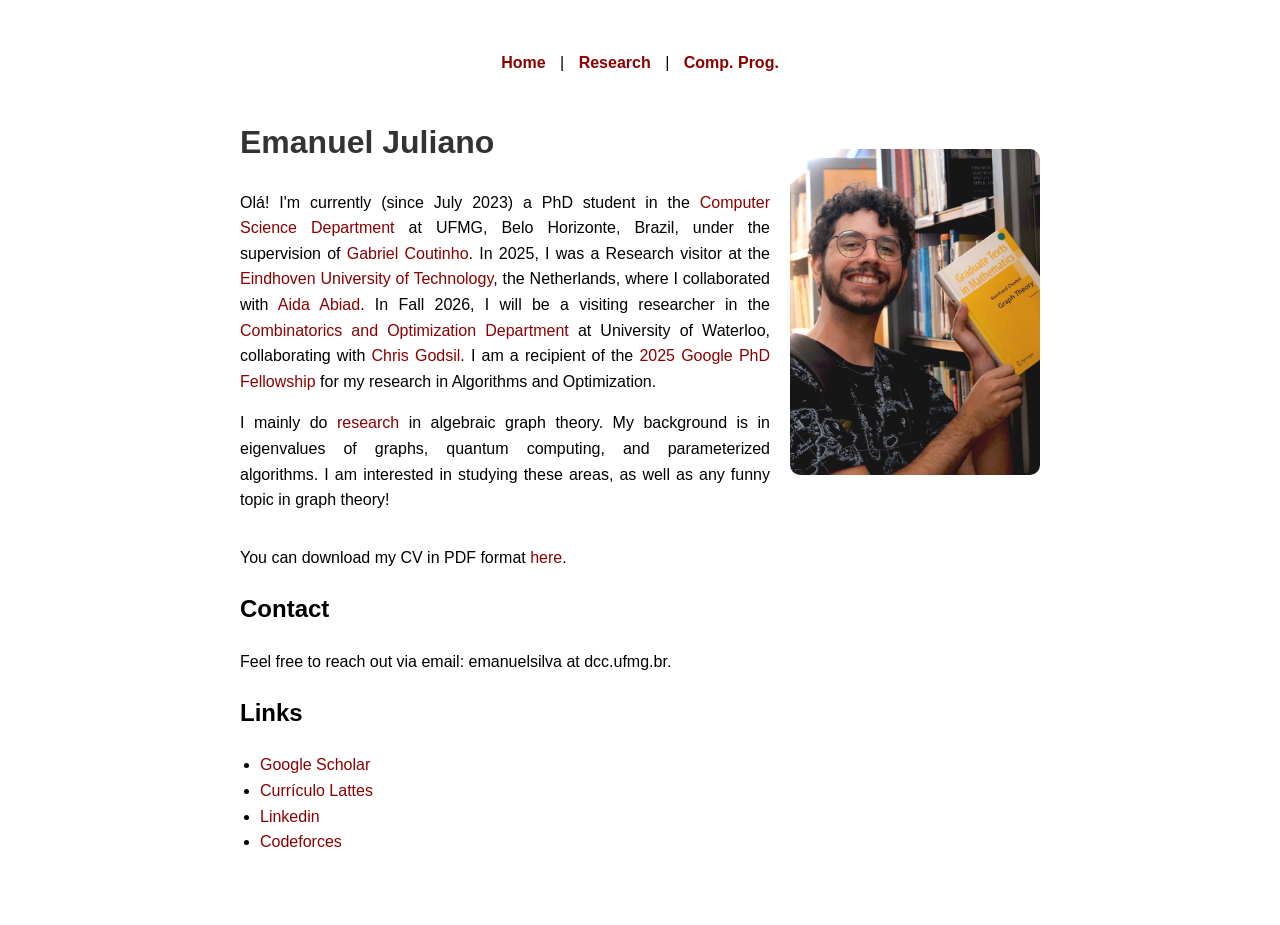
==== index.html @ 70d1399a "Improve search metadata and crawl discovery" ====
<!DOCTYPE html>
<html lang="en">
<head>
    <meta charset="UTF-8">
    <meta name="viewport" content="width=device-width, initial-scale=1.0">
    <title>Emanuel Juliano | Algebraic Graph Theory</title>
    <meta name="description" content="Emanuel Juliano is a PhD student at UFMG researching algebraic graph theory, graph spectra, quantum computing, and parameterized algorithms.">
    <link rel="canonical" href="https://emanueljuliano.github.io/">
    <script type="application/ld+json">
    {
        "@context": "https://schema.org",
        "@graph": [
            {
                "@type": "WebSite",
                "@id": "https://emanueljuliano.github.io/#website",
                "url": "https://emanueljuliano.github.io/",
                "name": "Emanuel Juliano"
            },
            {
                "@type": "ProfilePage",
                "@id": "https://emanueljuliano.github.io/#profile",
                "url": "https://emanueljuliano.github.io/",
                "name": "Emanuel Juliano",
                "isPartOf": { "@id": "https://emanueljuliano.github.io/#website" },
                "mainEntity": {
                    "@type": "Person",
                    "@id": "https://emanueljuliano.github.io/#person",
                    "name": "Emanuel Juliano",
                    "url": "https://emanueljuliano.github.io/",
                    "image": "https://emanueljuliano.github.io/imgs/photo.jpg",
                    "description": "PhD student at UFMG researching algebraic graph theory.",
                    "affiliation": {
                        "@type": "CollegeOrUniversity",
                        "name": "Universidade Federal de Minas Gerais",
                        "url": "https://www.ufmg.br/"
                    },
                    "sameAs": [
                        "https://scholar.google.com/citations?user=T8fT4HsAAAAJ",
                        "http://lattes.cnpq.br/8407034880080239",
                        "https://www.linkedin.com/in/emanuel-juliano-66244117a/",
                        "https://codeforces.com/profile/emaneru"
                    ]
                }
            }
        ]
    }
    </script>
    <style>
        body { 
            font-family: Arial, sans-serif; 
            margin: 40px auto; 
            max-width: 800px; 
            line-height: 1.6; 
            padding: 10px;
            text-align: justify;
        }
        h1 { color: #333; }
        a { color: #8B0000; text-decoration: none; }
        nav { 
            text-align: center; 
            margin-bottom: 20px; 
        }
        nav a { 
            margin: 0 10px; 
            text-decoration: none; 
            font-weight: bold; 
            color: #8B0000; 
        }
        .container { 
            display: flex; 
            align-items: center; 
            justify-content: space-between; 
            flex-wrap: wrap;
        }
        .text { 
            flex: 1; 
            min-width: 250px;
        }
        .photo { 
            flex-shrink: 0; 
            margin-left: 20px; 
        }
        .photo img { 
            width: 100%; 
            max-width: 250px; 
            border-radius: 10px; 
            display: block;
        }
        .section { margin-bottom: 20px; }
        ul { padding-left: 20px; }
        @media (max-width: 600px) {
            body {
                margin: 20px auto;
                padding: 10px;
            }
            .container {
                flex-direction: column;
                align-items: center;
                text-align: center;
            }
            .photo {
                margin: 20px 0 0 0;
            }
            .photo img {
                max-width: 200px;
            }
            nav a {
                display: block;
                margin: 5px 0;
            }
        }
    </style>
</head>
<body>

    <nav>
        <a href="./">Home</a> |
        <a href="research.html">Research</a> |
        <a href="CompProg.html">Comp. Prog.</a>
    </nav>

    <div class="container">
        <div class="text">
            <h1>Emanuel Juliano</h1>
            <p>Olá! I'm currently (since July 2023) a PhD student in the <a href="https://www.dcc.ufmg.br/">Computer Science Department</a> at UFMG, Belo Horizonte, Brazil, 
                under the supervision of <a href="https://homepages.dcc.ufmg.br/~gabriel/">Gabriel Coutinho</a>. 
                In 2025, I was a Research visitor at the <a href="https://www.tue.nl/en/">Eindhoven University of Technology</a>, 
                the Netherlands, where I collaborated with <a href="https://aidaabiad.win.tue.nl/index.html">Aida Abiad</a>. 
                In Fall 2026, I will be a visiting researcher in the <a href="https://uwaterloo.ca/combinatorics-and-optimization/">Combinatorics and Optimization Department</a> at University of Waterloo, 
                collaborating with <a href="https://www.math.uwaterloo.ca/~cgodsil/">Chris Godsil</a>.
                I am a recipient of the <a href="https://blog.google/company-news/outreach-and-initiatives/google-org/phd-fellowship-program-2025/">2025 Google PhD Fellowship</a> for my research in Algorithms and Optimization.</p>
            <p>I mainly do <a href="research.html">research</a> in algebraic graph theory. My background is in eigenvalues of graphs, quantum computing, and parameterized algorithms. 
                I am interested in studying these areas, as well as any funny topic in graph theory!
            </p>
            <!-- <p>
                Before starting my PhD, I was passionate about <a href="CompProg.html">Competitive Programming</a>.
                I really enjoy discussing problems and meeting new people, which makes this PhD journey especially rewarding.
            </p> -->
        </div>
        <div class="photo">
            <img src="imgs/photo.jpg" alt="Emanuel Juliano">
        </div>
    </div>

    <p>You can download my CV in PDF format <a href="CV.pdf">here</a>.</p>

    <div class="section">
        <h2>Contact</h2>
        <p>Feel free to reach out via email: emanuelsilva at dcc.ufmg.br.</p>
    </div>
    <div class="section">
        <h2>Links</h2>
        <ul>
            <li><a href="https://scholar.google.com/citations?user=T8fT4HsAAAAJ&hl=pt-BR">Google Scholar</a></li>
            <li><a href="http://lattes.cnpq.br/8407034880080239">Currículo Lattes</a></li>
            <li><a href="https://www.linkedin.com/in/emanuel-juliano-66244117a/">Linkedin</a></li>
            <li><a href="https://codeforces.com/profile/emaneru">Codeforces</a></li>
        </ul>
    </div>
</body>
</html>
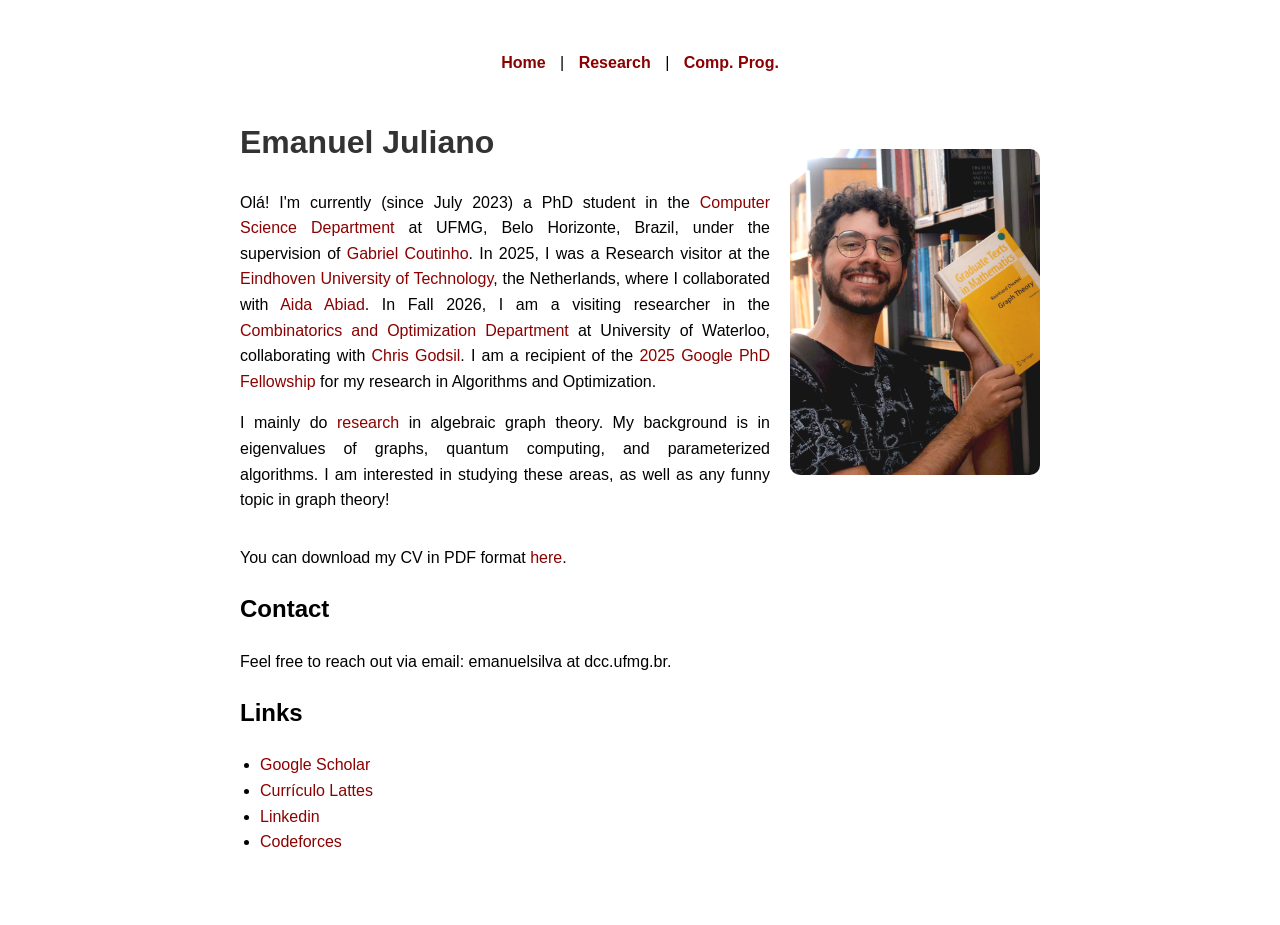
==== commit 1bf7b56c: "Update Waterloo visiting researcher status to present tense" ====
--- a/index.html
+++ b/index.html
@@ -126,7 +126,7 @@
                 under the supervision of <a href="https://homepages.dcc.ufmg.br/~gabriel/">Gabriel Coutinho</a>. 
                 In 2025, I was a Research visitor at the <a href="https://www.tue.nl/en/">Eindhoven University of Technology</a>, 
                 the Netherlands, where I collaborated with <a href="https://aidaabiad.win.tue.nl/index.html">Aida Abiad</a>. 
-                In Fall 2026, I will be a visiting researcher in the <a href="https://uwaterloo.ca/combinatorics-and-optimization/">Combinatorics and Optimization Department</a> at University of Waterloo, 
+                In Fall 2026, I am a visiting researcher in the <a href="https://uwaterloo.ca/combinatorics-and-optimization/">Combinatorics and Optimization Department</a> at University of Waterloo,
                 collaborating with <a href="https://www.math.uwaterloo.ca/~cgodsil/">Chris Godsil</a>.
                 I am a recipient of the <a href="https://blog.google/company-news/outreach-and-initiatives/google-org/phd-fellowship-program-2025/">2025 Google PhD Fellowship</a> for my research in Algorithms and Optimization.</p>
             <p>I mainly do <a href="research.html">research</a> in algebraic graph theory. My background is in eigenvalues of graphs, quantum computing, and parameterized algorithms. 
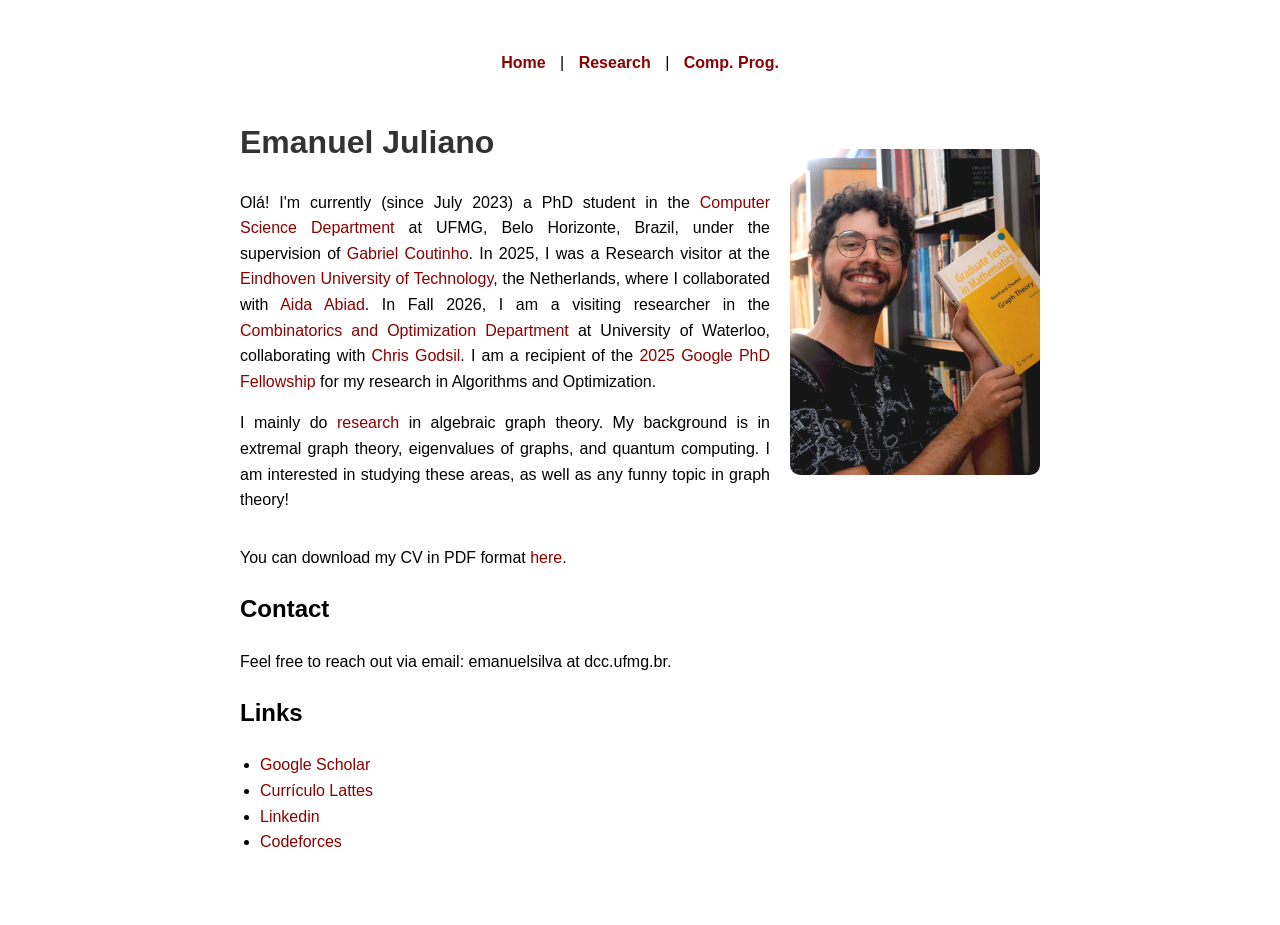
==== commit dca85434: "Update research background interests" ====
--- a/index.html
+++ b/index.html
@@ -4,7 +4,7 @@
     <meta charset="UTF-8">
     <meta name="viewport" content="width=device-width, initial-scale=1.0">
     <title>Emanuel Juliano | Algebraic Graph Theory</title>
-    <meta name="description" content="Emanuel Juliano is a PhD student at UFMG researching algebraic graph theory, graph spectra, quantum computing, and parameterized algorithms.">
+    <meta name="description" content="Emanuel Juliano is a PhD student at UFMG researching algebraic graph theory, with a background in extremal graph theory, eigenvalues of graphs, and quantum computing.">
     <link rel="canonical" href="https://emanueljuliano.github.io/">
     <script type="application/ld+json">
     {
@@ -129,7 +129,7 @@
                 In Fall 2026, I am a visiting researcher in the <a href="https://uwaterloo.ca/combinatorics-and-optimization/">Combinatorics and Optimization Department</a> at University of Waterloo,
                 collaborating with <a href="https://www.math.uwaterloo.ca/~cgodsil/">Chris Godsil</a>.
                 I am a recipient of the <a href="https://blog.google/company-news/outreach-and-initiatives/google-org/phd-fellowship-program-2025/">2025 Google PhD Fellowship</a> for my research in Algorithms and Optimization.</p>
-            <p>I mainly do <a href="research.html">research</a> in algebraic graph theory. My background is in eigenvalues of graphs, quantum computing, and parameterized algorithms. 
+            <p>I mainly do <a href="research.html">research</a> in algebraic graph theory. My background is in extremal graph theory, eigenvalues of graphs, and quantum computing.
                 I am interested in studying these areas, as well as any funny topic in graph theory!
             </p>
             <!-- <p>
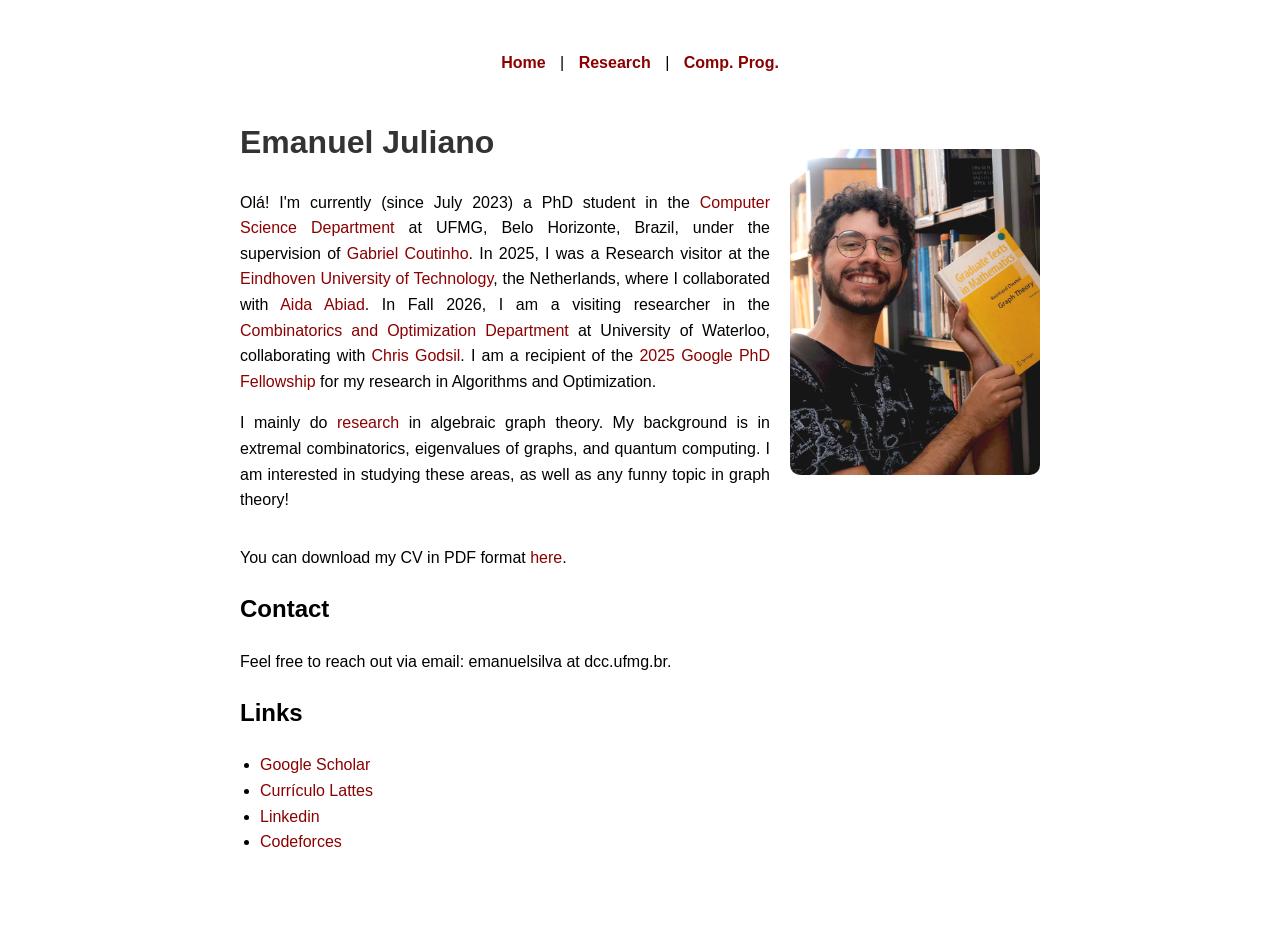
==== commit af804d06: "Use extremal combinatorics in research background" ====
--- a/index.html
+++ b/index.html
@@ -4,7 +4,7 @@
     <meta charset="UTF-8">
     <meta name="viewport" content="width=device-width, initial-scale=1.0">
     <title>Emanuel Juliano | Algebraic Graph Theory</title>
-    <meta name="description" content="Emanuel Juliano is a PhD student at UFMG researching algebraic graph theory, with a background in extremal graph theory, eigenvalues of graphs, and quantum computing.">
+    <meta name="description" content="Emanuel Juliano is a PhD student at UFMG researching algebraic graph theory, with a background in extremal combinatorics, eigenvalues of graphs, and quantum computing.">
     <link rel="canonical" href="https://emanueljuliano.github.io/">
     <script type="application/ld+json">
     {
@@ -129,7 +129,7 @@
                 In Fall 2026, I am a visiting researcher in the <a href="https://uwaterloo.ca/combinatorics-and-optimization/">Combinatorics and Optimization Department</a> at University of Waterloo,
                 collaborating with <a href="https://www.math.uwaterloo.ca/~cgodsil/">Chris Godsil</a>.
                 I am a recipient of the <a href="https://blog.google/company-news/outreach-and-initiatives/google-org/phd-fellowship-program-2025/">2025 Google PhD Fellowship</a> for my research in Algorithms and Optimization.</p>
-            <p>I mainly do <a href="research.html">research</a> in algebraic graph theory. My background is in extremal graph theory, eigenvalues of graphs, and quantum computing.
+            <p>I mainly do <a href="research.html">research</a> in algebraic graph theory. My background is in extremal combinatorics, eigenvalues of graphs, and quantum computing.
                 I am interested in studying these areas, as well as any funny topic in graph theory!
             </p>
             <!-- <p>
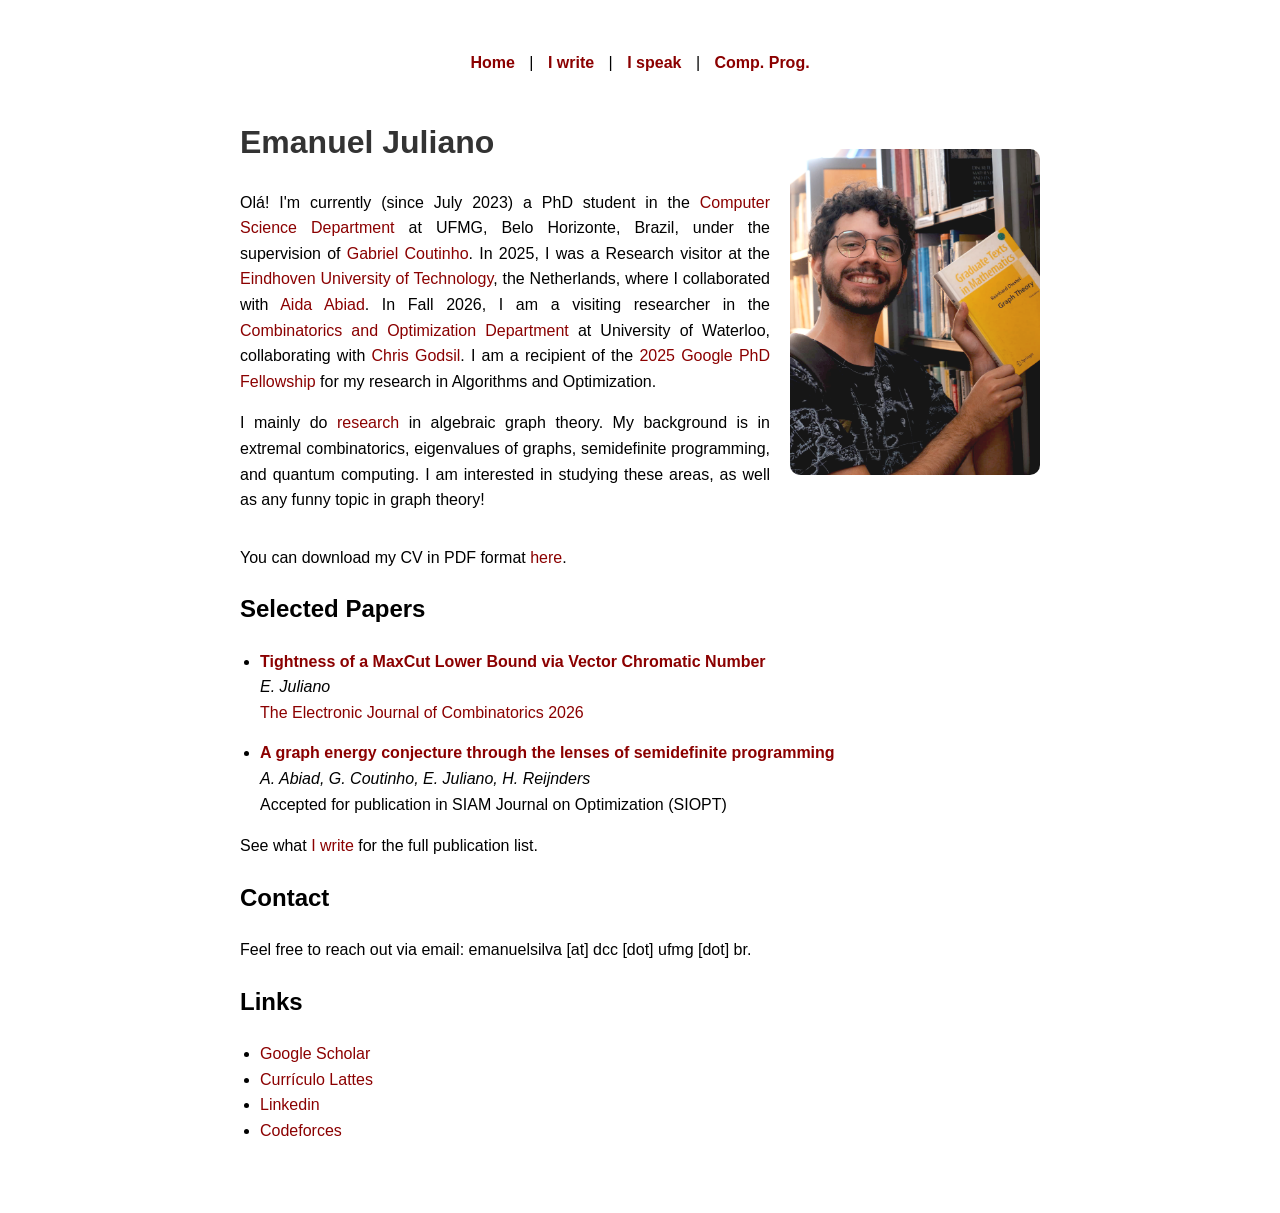
==== commit 905923c7: "Update research pages, selected papers, and talks" ====
--- a/index.html
+++ b/index.html
@@ -4,7 +4,7 @@
     <meta charset="UTF-8">
     <meta name="viewport" content="width=device-width, initial-scale=1.0">
     <title>Emanuel Juliano | Algebraic Graph Theory</title>
-    <meta name="description" content="Emanuel Juliano is a PhD student at UFMG researching algebraic graph theory, with a background in extremal combinatorics, eigenvalues of graphs, and quantum computing.">
+    <meta name="description" content="Emanuel Juliano is a PhD student at UFMG researching algebraic graph theory, with a background in extremal combinatorics, eigenvalues of graphs, semidefinite programming, and quantum computing.">
     <link rel="canonical" href="https://emanueljuliano.github.io/">
     <script type="application/ld+json">
     {
@@ -87,6 +87,9 @@
             display: block;
         }
         .section { margin-bottom: 20px; }
+        .paper { margin-bottom: 15px; }
+        .paper-title { font-weight: bold; }
+        .paper-authors { font-style: italic; }
         ul { padding-left: 20px; }
         @media (max-width: 600px) {
             body {
@@ -115,7 +118,8 @@
 
     <nav>
         <a href="./">Home</a> |
-        <a href="research.html">Research</a> |
+        <a href="research.html">I write</a> |
+        <a href="talks.html">I speak</a> |
         <a href="CompProg.html">Comp. Prog.</a>
     </nav>
 
@@ -129,7 +133,7 @@
                 In Fall 2026, I am a visiting researcher in the <a href="https://uwaterloo.ca/combinatorics-and-optimization/">Combinatorics and Optimization Department</a> at University of Waterloo,
                 collaborating with <a href="https://www.math.uwaterloo.ca/~cgodsil/">Chris Godsil</a>.
                 I am a recipient of the <a href="https://blog.google/company-news/outreach-and-initiatives/google-org/phd-fellowship-program-2025/">2025 Google PhD Fellowship</a> for my research in Algorithms and Optimization.</p>
-            <p>I mainly do <a href="research.html">research</a> in algebraic graph theory. My background is in extremal combinatorics, eigenvalues of graphs, and quantum computing.
+            <p>I mainly do <a href="research.html">research</a> in algebraic graph theory. My background is in extremal combinatorics, eigenvalues of graphs, semidefinite programming, and quantum computing.
                 I am interested in studying these areas, as well as any funny topic in graph theory!
             </p>
             <!-- <p>
@@ -144,9 +148,26 @@
 
     <p>You can download my CV in PDF format <a href="CV.pdf">here</a>.</p>
 
+    <section class="section" id="selected-papers">
+        <h2>Selected Papers</h2>
+        <ul>
+            <li class="paper">
+                <div class="paper-title"><a href="https://arxiv.org/abs/2605.29176">Tightness of a MaxCut Lower Bound via Vector Chromatic Number</a></div>
+                <div class="paper-authors">E. Juliano</div>
+                <div><a href="https://www.combinatorics.org/ojs/index.php/eljc/article/view/v33i3p69">The Electronic Journal of Combinatorics 2026</a></div>
+            </li>
+            <li class="paper">
+                <div class="paper-title"><a href="https://arxiv.org/abs/2509.05814">A graph energy conjecture through the lenses of semidefinite programming</a></div>
+                <div class="paper-authors">A. Abiad, G. Coutinho, E. Juliano, H. Reijnders</div>
+                <div>Accepted for publication in SIAM Journal on Optimization (SIOPT)</div>
+            </li>
+        </ul>
+        <p>See what <a href="research.html">I write</a> for the full publication list.</p>
+    </section>
+
     <div class="section">
         <h2>Contact</h2>
-        <p>Feel free to reach out via email: emanuelsilva at dcc.ufmg.br.</p>
+        <p>Feel free to reach out via email: emanuelsilva [at] dcc [dot] ufmg [dot] br.</p>
     </div>
     <div class="section">
         <h2>Links</h2>
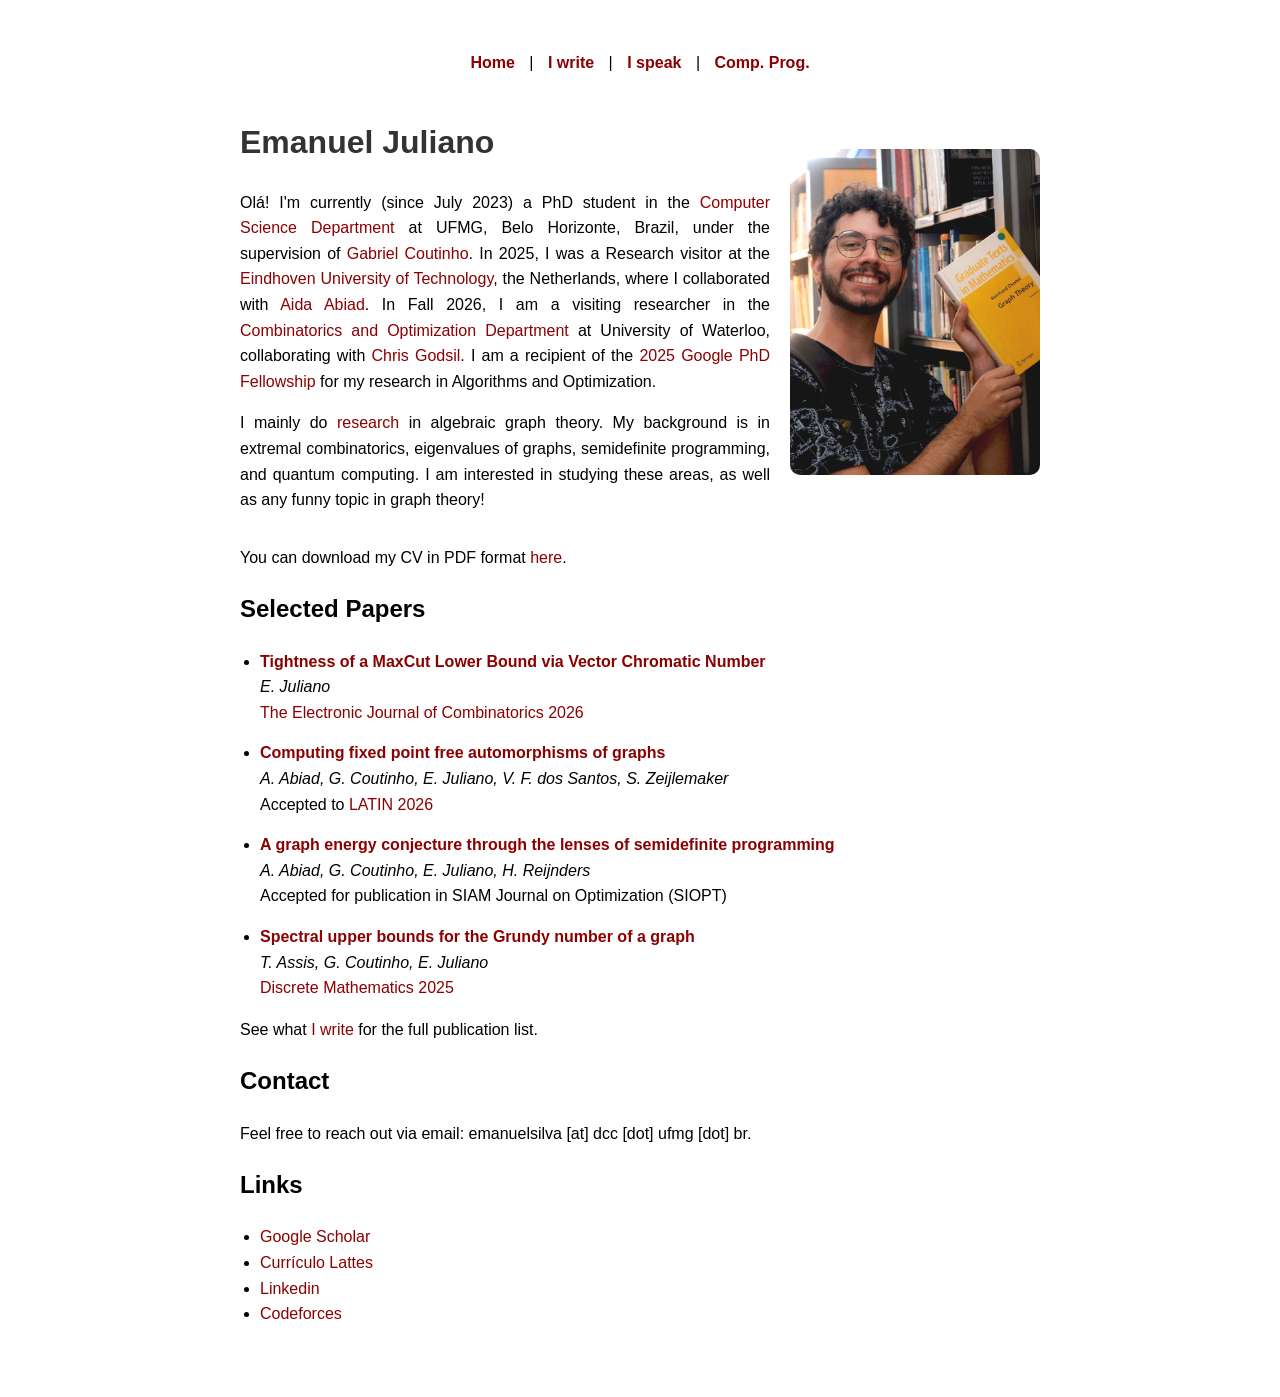
==== commit acd613b7: "Expand selected papers and correct journal publication years" ====
--- a/index.html
+++ b/index.html
@@ -6,6 +6,7 @@
     <title>Emanuel Juliano | Algebraic Graph Theory</title>
     <meta name="description" content="Emanuel Juliano is a PhD student at UFMG researching algebraic graph theory, with a background in extremal combinatorics, eigenvalues of graphs, semidefinite programming, and quantum computing.">
     <link rel="canonical" href="https://emanueljuliano.github.io/">
+    <link rel="stylesheet" href="style.css">
     <script type="application/ld+json">
     {
         "@context": "https://schema.org",
@@ -45,76 +46,8 @@
         ]
     }
     </script>
-    <style>
-        body { 
-            font-family: Arial, sans-serif; 
-            margin: 40px auto; 
-            max-width: 800px; 
-            line-height: 1.6; 
-            padding: 10px;
-            text-align: justify;
-        }
-        h1 { color: #333; }
-        a { color: #8B0000; text-decoration: none; }
-        nav { 
-            text-align: center; 
-            margin-bottom: 20px; 
-        }
-        nav a { 
-            margin: 0 10px; 
-            text-decoration: none; 
-            font-weight: bold; 
-            color: #8B0000; 
-        }
-        .container { 
-            display: flex; 
-            align-items: center; 
-            justify-content: space-between; 
-            flex-wrap: wrap;
-        }
-        .text { 
-            flex: 1; 
-            min-width: 250px;
-        }
-        .photo { 
-            flex-shrink: 0; 
-            margin-left: 20px; 
-        }
-        .photo img { 
-            width: 100%; 
-            max-width: 250px; 
-            border-radius: 10px; 
-            display: block;
-        }
-        .section { margin-bottom: 20px; }
-        .paper { margin-bottom: 15px; }
-        .paper-title { font-weight: bold; }
-        .paper-authors { font-style: italic; }
-        ul { padding-left: 20px; }
-        @media (max-width: 600px) {
-            body {
-                margin: 20px auto;
-                padding: 10px;
-            }
-            .container {
-                flex-direction: column;
-                align-items: center;
-                text-align: center;
-            }
-            .photo {
-                margin: 20px 0 0 0;
-            }
-            .photo img {
-                max-width: 200px;
-            }
-            nav a {
-                display: block;
-                margin: 5px 0;
-            }
-        }
-    </style>
 </head>
-<body>
+<body class="home-page">
 
     <nav>
         <a href="./">Home</a> |
@@ -136,10 +69,6 @@
             <p>I mainly do <a href="research.html">research</a> in algebraic graph theory. My background is in extremal combinatorics, eigenvalues of graphs, semidefinite programming, and quantum computing.
                 I am interested in studying these areas, as well as any funny topic in graph theory!
             </p>
-            <!-- <p>
-                Before starting my PhD, I was passionate about <a href="CompProg.html">Competitive Programming</a>.
-                I really enjoy discussing problems and meeting new people, which makes this PhD journey especially rewarding.
-            </p> -->
         </div>
         <div class="photo">
             <img src="imgs/photo.jpg" alt="Emanuel Juliano">
@@ -157,9 +86,19 @@
                 <div><a href="https://www.combinatorics.org/ojs/index.php/eljc/article/view/v33i3p69">The Electronic Journal of Combinatorics 2026</a></div>
             </li>
             <li class="paper">
+                <div class="paper-title"><a href="https://arxiv.org/abs/2603.26006">Computing fixed point free automorphisms of graphs</a></div>
+                <div class="paper-authors">A. Abiad, G. Coutinho, E. Juliano, V. F. dos Santos, S. Zeijlemaker</div>
+                <div>Accepted to <a href="https://latin2026.ufsc.br">LATIN 2026</a></div>
+            </li>
+            <li class="paper">
                 <div class="paper-title"><a href="https://arxiv.org/abs/2509.05814">A graph energy conjecture through the lenses of semidefinite programming</a></div>
                 <div class="paper-authors">A. Abiad, G. Coutinho, E. Juliano, H. Reijnders</div>
                 <div>Accepted for publication in SIAM Journal on Optimization (SIOPT)</div>
+            </li>
+            <li class="paper">
+                <div class="paper-title"><a href="https://arxiv.org/abs/2401.03042">Spectral upper bounds for the Grundy number of a graph</a></div>
+                <div class="paper-authors">T. Assis, G. Coutinho, E. Juliano</div>
+                <div><a href="https://www.sciencedirect.com/science/article/abs/pii/S0012365X24004576">Discrete Mathematics 2025</a></div>
             </li>
         </ul>
         <p>See what <a href="research.html">I write</a> for the full publication list.</p>
--- a/style.css
+++ b/style.css
@@ -0,0 +1,160 @@
+body {
+    font-family: Arial, sans-serif;
+    margin: 40px auto;
+    max-width: 800px;
+    line-height: 1.6;
+    padding: 10px;
+}
+
+h1,
+.listing-page h2 {
+    color: #333;
+}
+
+a {
+    color: #8B0000;
+    text-decoration: none;
+}
+
+nav {
+    text-align: center;
+    margin-bottom: 20px;
+}
+
+nav a {
+    margin: 0 10px;
+    font-weight: bold;
+}
+
+.listing-page nav a {
+    display: inline-block;
+    padding: 5px 0;
+}
+
+.home-page,
+.programming-page p {
+    text-align: justify;
+}
+
+.container {
+    display: flex;
+    align-items: center;
+    justify-content: space-between;
+    flex-wrap: wrap;
+}
+
+.text {
+    flex: 1;
+    min-width: 250px;
+}
+
+.photo {
+    flex-shrink: 0;
+    margin-left: 20px;
+}
+
+.photo img {
+    width: 100%;
+    max-width: 250px;
+    border-radius: 10px;
+    display: block;
+}
+
+.section {
+    margin-bottom: 20px;
+}
+
+.listing-page .section {
+    margin-bottom: 15px;
+}
+
+.paper,
+.conference,
+.talk {
+    margin-bottom: 5px;
+}
+
+.home-page .paper {
+    margin-bottom: 15px;
+}
+
+.paper-title,
+.conference-title {
+    font-weight: bold;
+}
+
+.paper-authors {
+    font-style: italic;
+}
+
+.home-page ul,
+.programming-page ul {
+    padding-left: 20px;
+}
+
+.gallery {
+    display: flex;
+    justify-content: center;
+    align-items: center;
+    gap: 20px;
+    flex-wrap: wrap;
+}
+
+.video {
+    flex: 1;
+    max-width: 300px;
+}
+
+.video video {
+    width: 100%;
+    border-radius: 10px;
+}
+
+.video figcaption {
+    text-align: center;
+    margin-top: 5px;
+}
+
+.image-grid {
+    display: grid;
+    grid-template-columns: repeat(2, 1fr);
+    gap: 10px;
+    flex: 2;
+}
+
+.image-grid figure {
+    text-align: center;
+    width: 100%;
+}
+
+.image-grid img {
+    width: 100%;
+    height: auto;
+    border-radius: 10px;
+}
+
+@media (max-width: 600px) {
+    body {
+        margin: 20px auto;
+    }
+
+    .container {
+        flex-direction: column;
+        align-items: center;
+        text-align: center;
+    }
+
+    .photo {
+        margin: 20px 0 0;
+    }
+
+    .photo img {
+        max-width: 200px;
+    }
+
+    nav a,
+    .listing-page nav a {
+        display: block;
+        margin: 5px 0;
+    }
+}
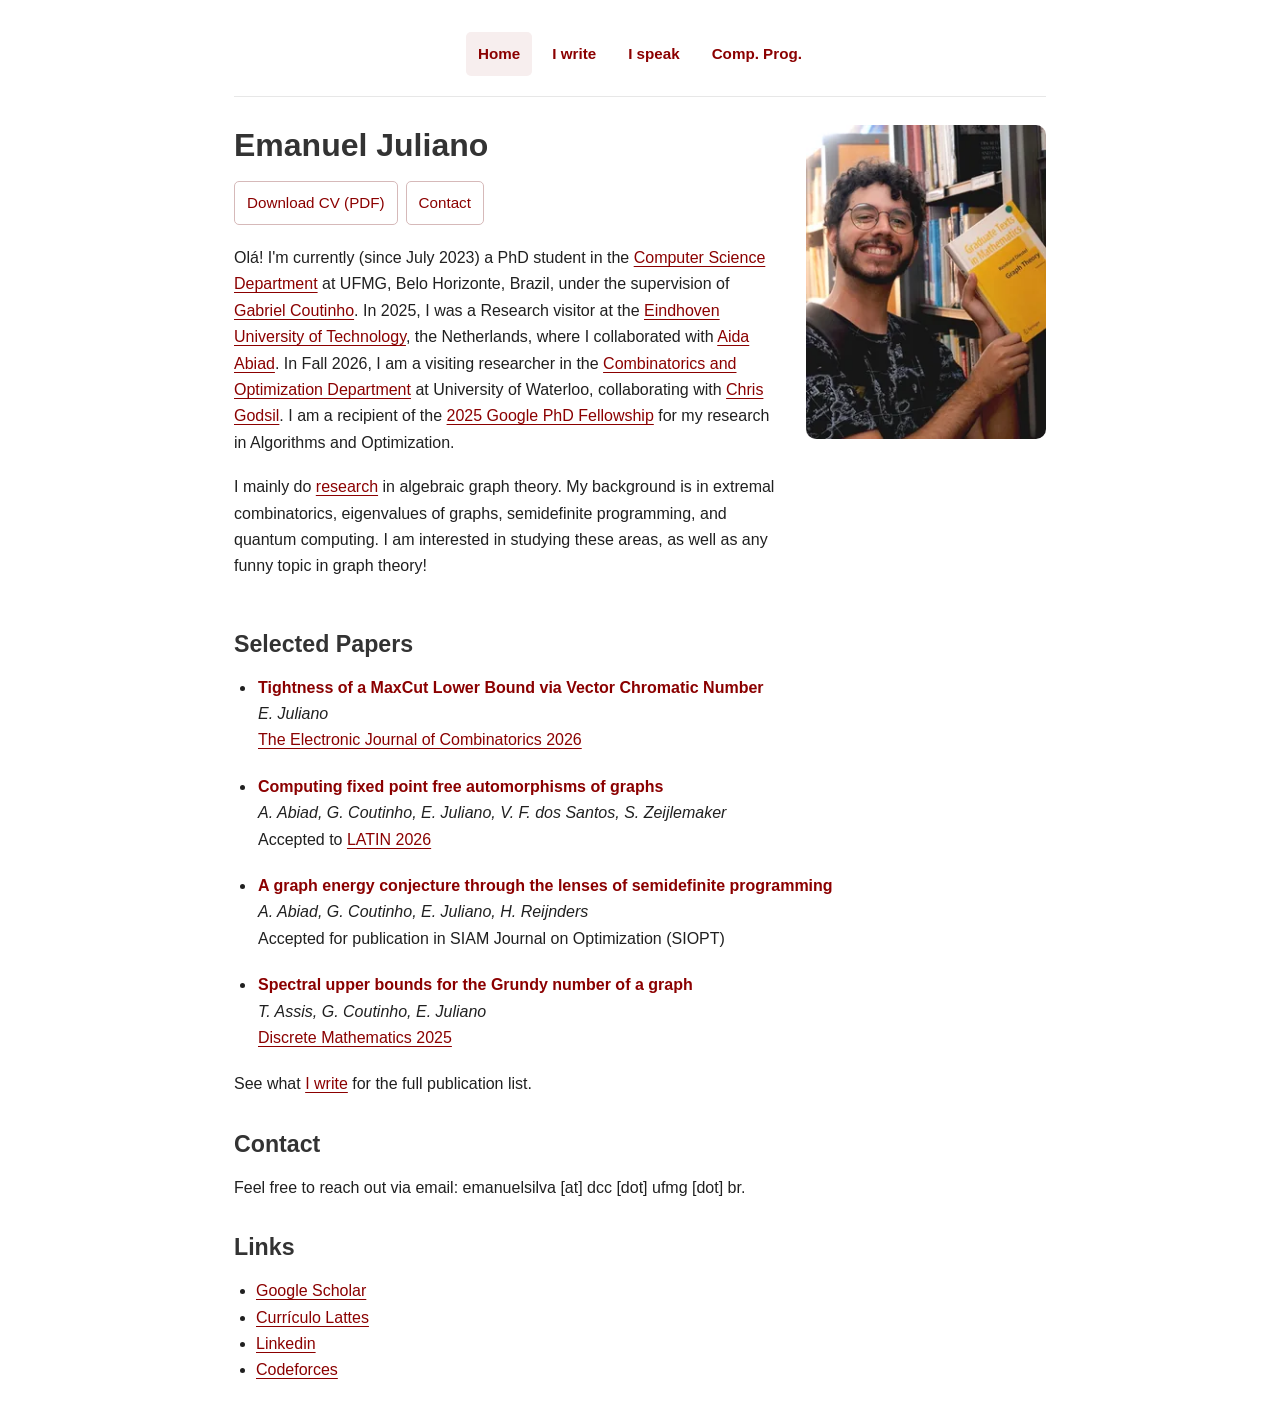
==== commit 1ed0cb3c: "Improve responsive layout, add page illustrations, and update CV" ====
--- a/index.html
+++ b/index.html
@@ -49,16 +49,21 @@
 </head>
 <body class="home-page">
 
-    <nav>
-        <a href="./">Home</a> |
-        <a href="research.html">I write</a> |
-        <a href="talks.html">I speak</a> |
+    <a class="skip-link" href="#main-content">Skip to content</a>
+
+    <nav aria-label="Main navigation">
+        <a href="./" aria-current="page">Home</a>
+        <a href="research.html">I write</a>
+        <a href="talks.html">I speak</a>
         <a href="CompProg.html">Comp. Prog.</a>
     </nav>
+
+    <main id="main-content" tabindex="-1">
 
     <div class="container">
         <div class="text">
             <h1>Emanuel Juliano</h1>
+            <p class="profile-actions"><a href="CV.pdf">Download CV (PDF)</a><a href="#contact">Contact</a></p>
             <p>Olá! I'm currently (since July 2023) a PhD student in the <a href="https://www.dcc.ufmg.br/">Computer Science Department</a> at UFMG, Belo Horizonte, Brazil, 
                 under the supervision of <a href="https://homepages.dcc.ufmg.br/~gabriel/">Gabriel Coutinho</a>. 
                 In 2025, I was a Research visitor at the <a href="https://www.tue.nl/en/">Eindhoven University of Technology</a>, 
@@ -71,11 +76,9 @@
             </p>
         </div>
         <div class="photo">
-            <img src="imgs/photo.jpg" alt="Emanuel Juliano">
+            <img src="imgs/photo-500.webp" srcset="imgs/photo-250.webp 250w, imgs/photo-500.webp 500w" sizes="(max-width: 600px) 180px, 240px" width="500" height="653" fetchpriority="high" alt="Emanuel Juliano">
         </div>
     </div>
-
-    <p>You can download my CV in PDF format <a href="CV.pdf">here</a>.</p>
 
     <section class="section" id="selected-papers">
         <h2>Selected Papers</h2>
@@ -104,7 +107,7 @@
         <p>See what <a href="research.html">I write</a> for the full publication list.</p>
     </section>
 
-    <div class="section">
+    <div class="section" id="contact">
         <h2>Contact</h2>
         <p>Feel free to reach out via email: emanuelsilva [at] dcc [dot] ufmg [dot] br.</p>
     </div>
@@ -117,5 +120,6 @@
             <li><a href="https://codeforces.com/profile/emaneru">Codeforces</a></li>
         </ul>
     </div>
+    </main>
 </body>
 </html>
--- a/style.css
+++ b/style.css
@@ -1,81 +1,172 @@
+* {
+    box-sizing: border-box;
+}
+
 body {
     font-family: Arial, sans-serif;
-    margin: 40px auto;
-    max-width: 800px;
-    line-height: 1.6;
-    padding: 10px;
+    font-size: 16px;
+    margin: 32px auto;
+    max-width: 860px;
+    line-height: 1.65;
+    padding: 0 24px;
+    color: #202020;
+    background: #fff;
+    text-align: left;
+    overflow-wrap: break-word;
 }
 
 h1,
-.listing-page h2 {
+h2 {
     color: #333;
+    line-height: 1.25;
+}
+
+h1 {
+    font-size: 2rem;
+    margin: 0 0 16px;
+}
+
+h2 {
+    font-size: 1.45rem;
+    margin: 0 0 16px;
+}
+
+p {
+    margin: 0 0 18px;
 }
 
 a {
     color: #8B0000;
+    text-underline-offset: 3px;
+    text-decoration-thickness: 1px;
+}
+
+a:hover {
+    text-decoration-thickness: 2px;
+}
+
+a:focus-visible,
+video:focus-visible {
+    outline: 2px solid #8B0000;
+    outline-offset: 4px;
+}
+
+.skip-link {
+    position: absolute;
+    left: 16px;
+    top: -100px;
+    padding: 8px 12px;
+    background: #fff;
+    z-index: 1;
+}
+
+.skip-link:focus {
+    top: 8px;
+}
+
+nav {
+    display: flex;
+    flex-wrap: wrap;
+    justify-content: center;
+    gap: 4px 8px;
+    padding-bottom: 20px;
+    margin-bottom: 28px;
+    border-bottom: 1px solid #e7e7e7;
+}
+
+nav a {
+    display: inline-flex;
+    align-items: center;
+    justify-content: center;
+    min-height: 44px;
+    padding: 8px 12px;
+    font-size: 0.95rem;
+    font-weight: bold;
     text-decoration: none;
-}
-
-nav {
-    text-align: center;
+    border-radius: 5px;
+}
+
+nav a:hover,
+nav a[aria-current="page"] {
+    background: #f7eeee;
+}
+
+.container {
+    display: grid;
+    grid-template-columns: minmax(0, 1fr) 240px;
+    align-items: start;
+    gap: 28px;
+    margin-bottom: 32px;
+}
+
+.text {
+    min-width: 0;
+}
+
+.photo img {
+    width: 100%;
+    height: auto;
+    border-radius: 10px;
+    display: block;
+}
+
+.profile-actions {
+    display: flex;
+    flex-wrap: wrap;
+    gap: 8px;
     margin-bottom: 20px;
 }
 
-nav a {
-    margin: 0 10px;
-    font-weight: bold;
-}
-
-.listing-page nav a {
-    display: inline-block;
-    padding: 5px 0;
-}
-
-.home-page,
-.programming-page p {
-    text-align: justify;
-}
-
-.container {
-    display: flex;
+.profile-actions a {
+    display: inline-flex;
     align-items: center;
-    justify-content: space-between;
-    flex-wrap: wrap;
-}
-
-.text {
-    flex: 1;
-    min-width: 250px;
-}
-
-.photo {
-    flex-shrink: 0;
-    margin-left: 20px;
-}
-
-.photo img {
-    width: 100%;
-    max-width: 250px;
-    border-radius: 10px;
-    display: block;
+    min-height: 44px;
+    padding: 7px 12px;
+    border: 1px solid #d6b9b9;
+    border-radius: 5px;
+    font-size: 0.95rem;
+    text-decoration: none;
+}
+
+.profile-actions a:hover {
+    background: #f7eeee;
 }
 
 .section {
-    margin-bottom: 20px;
-}
-
-.listing-page .section {
-    margin-bottom: 15px;
+    margin-bottom: 32px;
+}
+
+.page-illustration {
+    display: block;
+    max-width: 480px;
+    margin: 0 auto 28px;
+}
+
+.page-illustration--write {
+    max-width: 400px;
+}
+
+.page-illustration img {
+    display: block;
+    width: 100%;
+    height: auto;
+    border-radius: 8px;
+}
+
+.page-illustration--speak img {
+    aspect-ratio: 3 / 1;
+    object-fit: cover;
+}
+
+ul {
+    padding-left: 22px;
 }
 
 .paper,
 .conference,
 .talk {
-    margin-bottom: 5px;
-}
-
-.home-page .paper {
-    margin-bottom: 15px;
+    margin-bottom: 20px;
+    padding-left: 2px;
 }
 
 .paper-title,
@@ -83,78 +174,112 @@
     font-weight: bold;
 }
 
+.paper-title a,
+.conference-title a {
+    text-decoration: none;
+}
+
+.paper-title a:hover,
+.conference-title a:hover {
+    text-decoration: underline;
+}
+
 .paper-authors {
     font-style: italic;
 }
 
-.home-page ul,
-.programming-page ul {
-    padding-left: 20px;
-}
-
 .gallery {
-    display: flex;
-    justify-content: center;
-    align-items: center;
-    gap: 20px;
-    flex-wrap: wrap;
+    display: grid;
+    grid-template-columns: minmax(0, 0.8fr) minmax(0, 1.6fr);
+    align-items: start;
+    gap: 24px;
+}
+
+.gallery figure {
+    margin: 0;
+    min-width: 0;
+    text-align: center;
 }
 
 .video {
-    flex: 1;
-    max-width: 300px;
+    width: 100%;
+    max-width: 280px;
+    justify-self: center;
 }
 
 .video video {
-    width: 100%;
+    display: block;
+    width: 100%;
+    height: auto;
+    aspect-ratio: 9 / 16;
+    background: #111;
     border-radius: 10px;
 }
 
-.video figcaption {
-    text-align: center;
-    margin-top: 5px;
+.gallery figcaption {
+    margin-top: 8px;
+    font-size: 0.9rem;
+    line-height: 1.45;
+    color: #444;
 }
 
 .image-grid {
     display: grid;
-    grid-template-columns: repeat(2, 1fr);
-    gap: 10px;
-    flex: 2;
-}
-
-.image-grid figure {
-    text-align: center;
-    width: 100%;
+    grid-template-columns: repeat(2, minmax(0, 1fr));
+    gap: 20px 16px;
+    min-width: 0;
 }
 
 .image-grid img {
+    display: block;
     width: 100%;
     height: auto;
     border-radius: 10px;
+}
+
+.problem-list li {
+    margin-bottom: 12px;
 }
 
 @media (max-width: 600px) {
     body {
-        margin: 20px auto;
+        margin: 16px auto;
+        padding: 0 20px;
+    }
+
+    nav {
+        display: grid;
+        grid-template-columns: repeat(2, minmax(0, 1fr));
+        padding-bottom: 16px;
+        margin-bottom: 24px;
+    }
+
+    h1 {
+        font-size: 1.85rem;
     }
 
     .container {
-        flex-direction: column;
-        align-items: center;
-        text-align: center;
+        grid-template-columns: minmax(0, 1fr);
+        gap: 24px;
+        margin-bottom: 28px;
     }
 
     .photo {
-        margin: 20px 0 0;
-    }
-
-    .photo img {
-        max-width: 200px;
-    }
-
-    nav a,
-    .listing-page nav a {
-        display: block;
-        margin: 5px 0;
-    }
-}
+        width: 180px;
+        justify-self: center;
+    }
+
+    .programming-page .photo {
+        width: 150px;
+    }
+
+    .gallery,
+    .image-grid {
+        grid-template-columns: minmax(0, 1fr);
+        gap: 24px;
+    }
+
+    .video {
+        max-width: 240px;
+    }
+}
